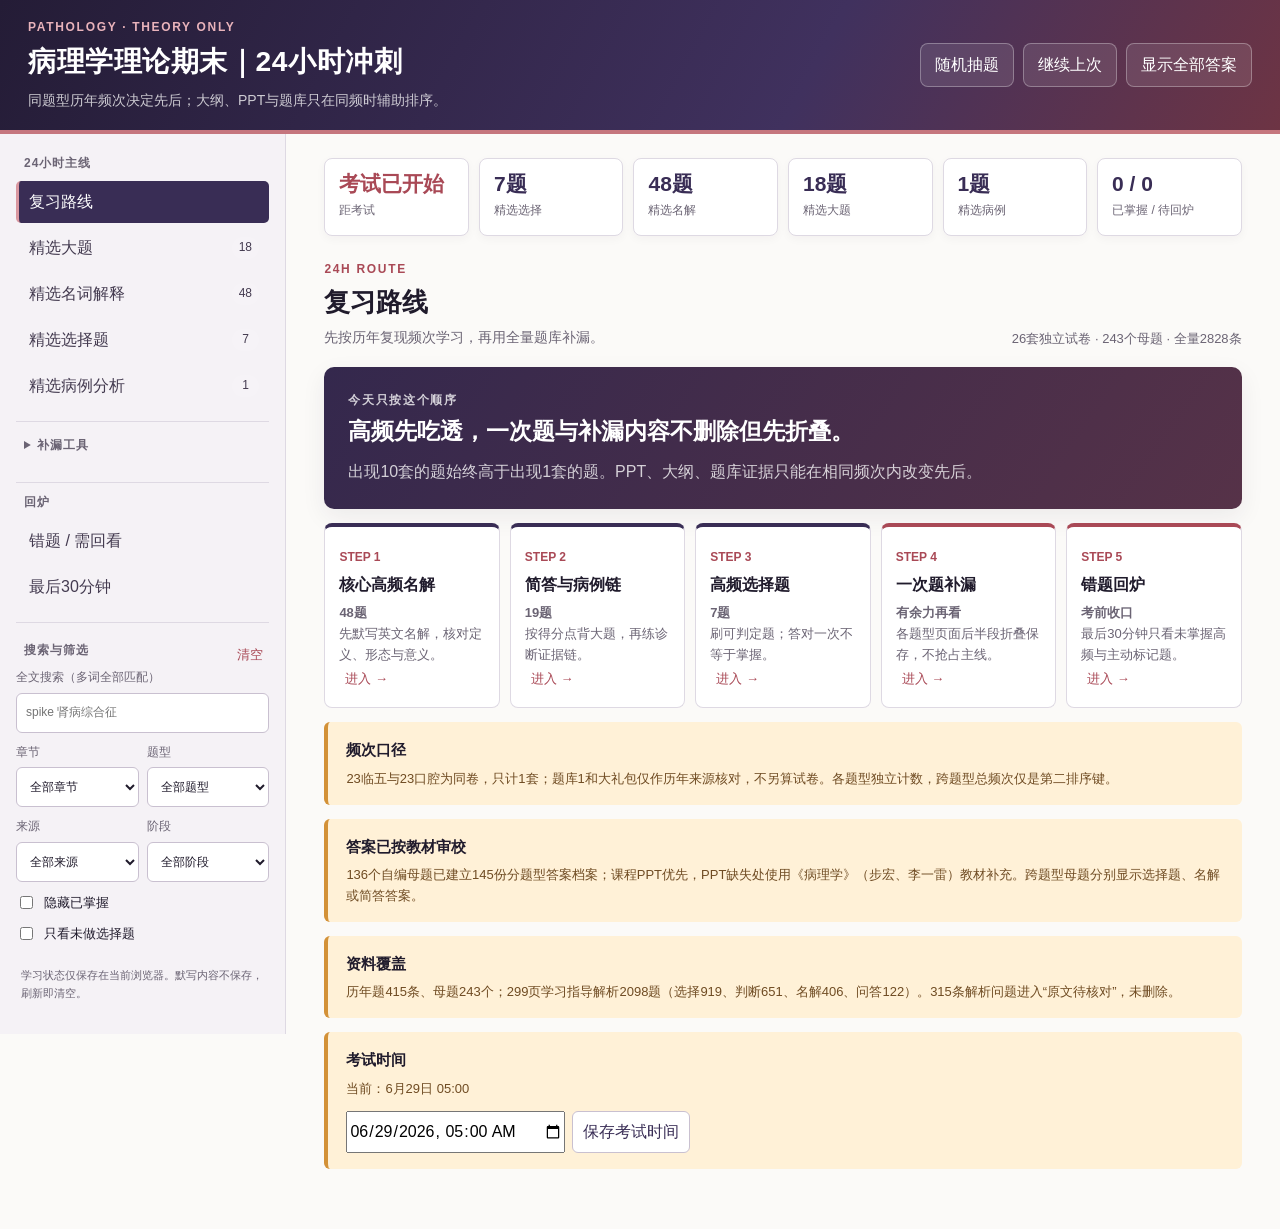
==== index.html @ 7d6f957a "Publish pathology final review website" ====
<!doctype html>
<html lang="zh-CN">
  <head>
    <meta charset="UTF-8" />
    <meta name="viewport" content="width=device-width, initial-scale=1.0" />
    <meta name="description" content="病理学理论期末24小时冲刺与全量题库" />
    <title>病理学理论期末｜24小时冲刺</title>
    <link rel="icon" href="data:," />
    <link rel="stylesheet" href="./styles.css" />
  </head>
  <body>
    <header class="topbar">
      <button id="mobile-menu" class="icon-button mobile-only" type="button" aria-label="打开导航">☰</button>
      <div class="brand">
        <p class="eyebrow">PATHOLOGY · THEORY ONLY</p>
        <h1>病理学理论期末｜24小时冲刺</h1>
        <p class="subline">同题型历年频次决定先后；大纲、PPT与题库只在同频时辅助排序。</p>
      </div>
      <div class="top-actions">
        <button id="random-button" type="button">随机抽题</button>
        <button id="continue-button" type="button">继续上次</button>
        <button id="answer-toggle" type="button">显示全部答案</button>
      </div>
    </header>

    <main class="layout">
      <aside class="sidebar" id="sidebar">
        <section class="nav-section nav-primary">
          <p class="nav-label">24小时主线</p>
          <nav class="nav" aria-label="主线导航">
            <button class="active" data-view="route" type="button">复习路线</button>
            <button data-view="selectedShort" type="button">精选大题 <span data-count="short"></span></button>
            <button data-view="selectedTerms" type="button">精选名词解释 <span data-count="term"></span></button>
            <button data-view="selectedChoices" type="button">精选选择题 <span data-count="choice"></span></button>
            <button data-view="selectedCases" type="button">精选病例分析 <span data-count="case"></span></button>
          </nav>
        </section>

        <details class="nav-section tool-nav">
          <summary>补漏工具</summary>
          <nav class="nav" aria-label="补漏导航">
            <button data-view="chapters" type="button">按章节复习</button>
            <button data-view="past" type="button">历年同源题</button>
            <button data-view="all" type="button">全量题库</button>
            <button data-view="raw" type="button">原文待核对</button>
          </nav>
        </details>

        <section class="nav-section review-nav">
          <p class="nav-label">回炉</p>
          <nav class="nav" aria-label="回炉导航">
            <button data-view="wrong" type="button">错题 / 需回看</button>
            <button data-view="last30" type="button">最后30分钟</button>
          </nav>
        </section>

        <section class="filters">
          <div class="filter-title">
            <p class="nav-label">搜索与筛选</p>
            <button id="reset-button" class="text-button" type="button">清空</button>
          </div>
          <label>
            <span>全文搜索（多词全部匹配）</span>
            <input id="search-input" type="search" placeholder="spike 肾病综合征" />
          </label>
          <div class="filter-grid">
            <label><span>章节</span><select id="chapter-filter"></select></label>
            <label><span>题型</span><select id="type-filter"></select></label>
            <label><span>来源</span><select id="source-filter"></select></label>
            <label><span>阶段</span><select id="stage-filter"></select></label>
          </div>
          <label class="check"><input id="hide-mastered" type="checkbox" /> 隐藏已掌握</label>
          <label class="check"><input id="only-undone" type="checkbox" /> 只看未做选择题</label>
        </section>

        <p class="privacy-note">学习状态仅保存在当前浏览器。默写内容不保存，刷新即清空。</p>
      </aside>

      <section class="main">
        <div id="summary-strip" class="status-row" aria-live="polite"></div>
        <div class="content-head">
          <div>
            <p id="view-kicker" class="eyebrow">24H ROUTE</p>
            <h2 id="view-title">复习路线</h2>
            <p id="view-description" class="view-description"></p>
          </div>
          <p id="result-meta" class="result-meta"></p>
        </div>
        <div id="content"></div>
      </section>
    </main>

    <div id="toast" class="toast" role="status" aria-live="polite"></div>
    <noscript>本复习站需要启用 JavaScript。</noscript>
    <script src="./pathology-bank-data.js"></script>
    <script src="./answer-profiles.js"></script>
    <script src="./review-data.js"></script>
    <script src="./app.js"></script>
  </body>
</html>
---- styles.css ----
:root {
  --ink: #201b2c;
  --muted: #6b6474;
  --paper: #fbfaf8;
  --surface: #ffffff;
  --line: #ded9e3;
  --line-strong: #c9c0d0;
  --he: #392d55;
  --he-soft: #eeeaf5;
  --eosin: #a94956;
  --eosin-soft: #f8e9eb;
  --amber: #9b5b13;
  --amber-soft: #fff1d7;
  --green: #236d56;
  --green-soft: #e7f4ef;
  --red: #a73535;
  --red-soft: #fae8e8;
  --shadow: 0 8px 24px rgba(42, 31, 55, 0.07);
  color-scheme: light;
}

* { box-sizing: border-box; }
html { scroll-behavior: smooth; }
body {
  margin: 0;
  color: var(--ink);
  background: var(--paper);
  font-family: -apple-system, BlinkMacSystemFont, "Segoe UI", "PingFang SC", "Hiragino Sans GB", "Microsoft YaHei", sans-serif;
  line-height: 1.62;
}
button, input, select, textarea { font: inherit; }
button { cursor: pointer; }

.topbar {
  min-height: 108px;
  padding: 18px 28px;
  color: #fff;
  background: linear-gradient(118deg, #241c36 0%, #40315e 63%, #6d3444 100%);
  display: flex;
  align-items: center;
  justify-content: space-between;
  gap: 24px;
  border-bottom: 4px solid #c5767e;
}
.brand h1 { margin: 2px 0 4px; font-size: clamp(22px, 2.2vw, 32px); letter-spacing: .02em; }
.eyebrow { margin: 0; font-size: 12px; font-weight: 800; letter-spacing: .14em; color: var(--eosin); }
.topbar .eyebrow { color: #e9b3bb; }
.subline { margin: 0; color: rgba(255,255,255,.76); font-size: 14px; }
.top-actions { display: flex; flex-wrap: wrap; justify-content: flex-end; gap: 9px; }
.top-actions button, .icon-button {
  min-height: 42px;
  padding: 8px 14px;
  color: #fff;
  background: rgba(255,255,255,.1);
  border: 1px solid rgba(255,255,255,.3);
  border-radius: 8px;
}
.top-actions button:hover { background: rgba(255,255,255,.18); }

.layout { display: grid; grid-template-columns: 286px minmax(0, 1fr); min-height: calc(100vh - 112px); }
.sidebar {
  position: sticky;
  top: 0;
  align-self: start;
  max-height: 100vh;
  overflow-y: auto;
  padding: 20px 16px 28px;
  border-right: 1px solid var(--line);
  background: #f5f2f6;
}
.nav-section { padding: 10px 0 14px; border-bottom: 1px solid var(--line); }
.nav-section:first-child { padding-top: 0; }
.nav-label, .tool-nav summary { margin: 0 8px 8px; color: var(--muted); font-weight: 800; font-size: 12px; letter-spacing: .08em; text-transform: uppercase; }
.tool-nav summary { padding: 4px 0; cursor: pointer; }
.nav { display: grid; gap: 4px; }
.nav button {
  width: 100%;
  min-height: 42px;
  padding: 8px 10px;
  display: flex;
  justify-content: space-between;
  align-items: center;
  text-align: left;
  color: #443b50;
  border: 0;
  border-left: 3px solid transparent;
  border-radius: 5px;
  background: transparent;
}
.nav button:hover { background: #ebe6ef; }
.nav button.active { color: #fff; background: var(--he); border-left-color: #d997a0; }
.nav button span { min-width: 27px; padding: 1px 7px; border-radius: 999px; text-align: center; font-size: 12px; background: rgba(255,255,255,.14); }
.filters { padding-top: 18px; }
.filter-title { display: flex; justify-content: space-between; align-items: center; }
.text-button { border: 0; color: var(--eosin); background: transparent; font-size: 13px; }
.filters label { display: grid; gap: 5px; margin-bottom: 10px; color: var(--muted); font-size: 12px; }
.filters input[type="search"], .filters select {
  width: 100%; min-height: 40px; padding: 7px 9px; color: var(--ink); background: #fff;
  border: 1px solid var(--line-strong); border-radius: 6px;
}
.filter-grid { display: grid; grid-template-columns: 1fr 1fr; gap: 0 8px; }
.filters .check { display: flex; grid: none; align-items: center; gap: 8px; font-size: 13px; color: var(--ink); }
.privacy-note { padding: 12px 5px 0; color: var(--muted); font-size: 11px; }

.main { min-width: 0; padding: 24px clamp(18px, 3vw, 42px) 60px; }
.status-row { display: grid; grid-template-columns: repeat(6, minmax(96px, 1fr)); gap: 10px; margin-bottom: 24px; }
.stat {
  min-height: 78px; padding: 12px 14px; background: var(--surface); border: 1px solid var(--line); border-radius: 8px;
  box-shadow: 0 3px 10px rgba(42,31,55,.04);
}
.stat b { display: block; font-size: 21px; line-height: 1.2; color: var(--he); }
.stat span { color: var(--muted); font-size: 12px; }
.stat.countdown b { color: var(--eosin); }
.content-head { display: flex; justify-content: space-between; gap: 22px; align-items: end; margin-bottom: 18px; }
.content-head h2 { margin: 2px 0 1px; font-size: 26px; }
.view-description { margin: 3px 0 0; color: var(--muted); font-size: 14px; }
.result-meta { margin: 0; color: var(--muted); font-size: 13px; text-align: right; }

.route-hero {
  padding: 24px; color: #fff; border-radius: 10px; background: linear-gradient(125deg, #34284d, #563248);
  box-shadow: var(--shadow);
}
.route-hero h3 { margin: 3px 0 8px; font-size: 23px; }
.route-hero p { margin: 0; color: rgba(255,255,255,.78); }
.route-grid { display: grid; grid-template-columns: repeat(5, 1fr); gap: 10px; margin-top: 14px; }
.route-step { position: relative; min-height: 137px; padding: 16px 14px; background: #fff; border: 1px solid var(--line); border-top: 4px solid var(--he); border-radius: 8px; }
.route-step:nth-child(4), .route-step:nth-child(5) { border-top-color: var(--eosin); }
.route-step .step-no { color: var(--eosin); font-weight: 900; font-size: 12px; }
.route-step h4 { margin: 4px 0 4px; font-size: 16px; }
.route-step p { margin: 0; color: var(--muted); font-size: 13px; }
.rule-note, .coverage-note { margin-top: 14px; padding: 16px 18px; background: var(--amber-soft); border-left: 4px solid #d39137; border-radius: 6px; }
.rule-note h3, .coverage-note h3 { margin: 0 0 5px; font-size: 15px; }
.rule-note p, .coverage-note p { margin: 0; color: #6f4b22; font-size: 13px; }

.tier-block { margin: 18px 0 28px; }
.tier-head { display: flex; justify-content: space-between; align-items: center; gap: 10px; margin-bottom: 10px; }
.tier-head h3 { margin: 0; font-size: 18px; }
.tier-head p { margin: 0; color: var(--muted); font-size: 12px; }
.tier-details { margin-top: 18px; border-top: 1px dashed var(--line-strong); padding-top: 12px; }
.tier-details > summary { cursor: pointer; color: var(--he); font-weight: 800; }
.card-list { display: grid; gap: 12px; margin-top: 10px; }
.question-card {
  position: relative; padding: 18px; background: var(--surface); border: 1px solid var(--line); border-radius: 9px; box-shadow: var(--shadow);
  scroll-margin-top: 18px;
}
.question-card.core { border-left: 5px solid var(--eosin); }
.question-card.high { border-left: 5px solid #bf7a35; }
.question-card.past { border-left: 5px solid #9487a2; }
.question-card.supplement { border-left: 5px solid var(--green); }
.question-card.is-mastered { opacity: .68; }
.question-card.is-wrong { box-shadow: 0 0 0 2px rgba(167,53,53,.18), var(--shadow); }
.card-top { display: flex; justify-content: space-between; gap: 12px; align-items: start; }
.card-index { color: var(--eosin); font-size: 12px; font-weight: 900; letter-spacing: .06em; }
.question-card h3 { margin: 3px 0 7px; font-size: 18px; line-height: 1.45; }
.term-english { margin: -4px 0 8px; color: var(--he); font-family: Georgia, serif; font-size: 16px; }
.meta-line, .tag-row { display: flex; flex-wrap: wrap; gap: 6px; color: var(--muted); font-size: 12px; }
.tag { padding: 2px 7px; border-radius: 999px; background: var(--he-soft); color: var(--he); }
.tag.danger { color: var(--red); background: var(--red-soft); }
.tag.good { color: var(--green); background: var(--green-soft); }
.frequency-badge { flex: 0 0 auto; padding: 5px 9px; color: #fff; background: var(--eosin); border-radius: 6px; font-weight: 900; font-size: 12px; }
.prompt { margin: 13px 0 8px; white-space: pre-wrap; }
.options { display: grid; gap: 7px; margin: 12px 0; }
.option {
  width: 100%; min-height: 43px; padding: 9px 12px; display: flex; gap: 9px; align-items: flex-start; text-align: left;
  color: var(--ink); background: #fbfafc; border: 1px solid var(--line); border-radius: 7px;
}
.option:hover { border-color: #9b8bab; background: var(--he-soft); }
.option.selected { border-color: var(--he); background: var(--he-soft); }
.option.correct { border-color: var(--green); background: var(--green-soft); color: #174d3d; }
.option.incorrect { border-color: var(--red); background: var(--red-soft); color: #7a2828; }
.option-key { font-weight: 900; }
.choice-status { margin: 8px 0 0; font-size: 13px; font-weight: 800; }
.choice-status.correct { color: var(--green); }
.choice-status.incorrect { color: var(--red); }
.choice-status.pending { color: var(--amber); }
.writing-box { margin: 14px 0 10px; }
.writing-box label { display: flex; justify-content: space-between; margin-bottom: 5px; color: var(--muted); font-size: 12px; }
.writing-box textarea { width: 100%; min-height: 120px; resize: vertical; padding: 11px; border: 1px solid var(--line-strong); border-radius: 7px; background: #fffefc; }
.writing-box textarea:focus { outline: 2px solid rgba(57,45,85,.2); border-color: var(--he); }
.card-actions { display: flex; flex-wrap: wrap; gap: 7px; margin-top: 12px; }
.card-actions button, .submit-multi {
  min-height: 38px; padding: 7px 10px; color: var(--he); background: #fff; border: 1px solid var(--line-strong); border-radius: 6px;
}
.card-actions button:hover, .submit-multi:hover { background: var(--he-soft); }
.card-actions button.active-wrong { color: #fff; background: var(--red); border-color: var(--red); }
.card-actions button.active-review { color: #fff; background: var(--amber); border-color: var(--amber); }
.card-actions button.active-mastered { color: #fff; background: var(--green); border-color: var(--green); }
.answer-panel, .keyword-panel {
  display: none; margin-top: 12px; padding: 14px 16px; border-radius: 7px; background: #f7f4f9; border: 1px solid #dfd8e6;
}
.answer-panel.open, .keyword-panel.open { display: block; }
.answer-layer + .answer-layer { margin-top: 12px; padding-top: 10px; border-top: 1px dashed var(--line-strong); }
.answer-layer h4 { margin: 0 0 5px; color: var(--he); font-size: 13px; }
.answer-layer p, .answer-layer li { margin-top: 3px; margin-bottom: 3px; }
.answer-layer ul, .keyword-panel ul { margin: 5px 0; padding-left: 20px; }
.source-ref { color: var(--muted); font-size: 12px; }
.source-list { margin: 7px 0 0; padding-left: 20px; color: var(--muted); font-size: 12px; }
.source-list li { margin: 3px 0; }
.empty { padding: 36px; text-align: center; color: var(--muted); background: #fff; border: 1px dashed var(--line-strong); border-radius: 8px; }
.chapter-grid { display: grid; grid-template-columns: repeat(3, 1fr); gap: 10px; }
.chapter-button { min-height: 90px; padding: 14px; text-align: left; border: 1px solid var(--line); background: #fff; border-radius: 8px; }
.chapter-button b, .chapter-button span { display: block; }
.chapter-button span { color: var(--muted); font-size: 12px; }
.paper-group { margin-bottom: 16px; background: #fff; border: 1px solid var(--line); border-radius: 8px; }
.paper-group summary { padding: 14px 16px; cursor: pointer; font-weight: 800; }
.paper-body { padding: 0 16px 16px; }
.raw-card { padding: 14px; border: 1px solid var(--line); border-radius: 7px; background: #fff; }
.raw-card h3 { margin: 0 0 4px; font-size: 15px; }
.raw-card pre { white-space: pre-wrap; word-break: break-word; font: inherit; font-size: 13px; }
.toast { position: fixed; right: 20px; bottom: 20px; z-index: 50; display: none; padding: 10px 14px; color: #fff; background: #241c36; border-radius: 7px; box-shadow: var(--shadow); }
.toast.show { display: block; }
.mobile-only { display: none; }

@media (max-width: 1120px) {
  .status-row { grid-template-columns: repeat(3, 1fr); }
  .route-grid { grid-template-columns: repeat(3, 1fr); }
  .chapter-grid { grid-template-columns: repeat(2, 1fr); }
}

@media (max-width: 760px) {
  .mobile-only { display: inline-flex; }
  .topbar { min-height: auto; padding: 13px 14px; align-items: flex-start; gap: 10px; }
  .brand { min-width: 0; }
  .brand h1 { font-size: 19px; }
  .subline, .topbar .eyebrow { display: none; }
  .topbar { flex-wrap: wrap; }
  .top-actions { order: 3; width: 100%; display: flex; flex-wrap: nowrap; justify-content: flex-start; overflow-x: auto; padding-bottom: 2px; }
  .top-actions button { flex: 0 0 auto; min-height: 40px; }
  .layout { display: block; }
  .sidebar { position: fixed; z-index: 40; inset: 0 auto 0 0; width: min(88vw, 320px); max-height: none; transform: translateX(-105%); transition: transform .16s ease; box-shadow: 10px 0 30px rgba(25,18,36,.25); }
  .sidebar.open { transform: translateX(0); }
  .main { padding: 16px 13px 50px; }
  .status-row { display: flex; overflow-x: auto; gap: 8px; margin-bottom: 17px; padding-bottom: 3px; }
  .stat { min-width: 112px; min-height: 70px; }
  .content-head { align-items: start; }
  .content-head h2 { font-size: 22px; }
  .result-meta { display: none; }
  .route-hero { padding: 18px; }
  .route-grid, .chapter-grid { grid-template-columns: 1fr; }
  .route-step { min-height: 0; }
  .question-card { padding: 15px 13px; border-radius: 7px; }
  .question-card h3 { font-size: 16px; }
  .card-top { gap: 7px; }
  .frequency-badge { padding: 4px 7px; }
  .writing-box textarea { min-height: 155px; font-size: 16px; }
  .card-actions { display: grid; grid-template-columns: 1fr 1fr; }
  .card-actions button { min-height: 43px; }
  .option { min-height: 48px; padding: 11px; }
}

@media print {
  .topbar, .sidebar, .card-actions, .writing-box, .status-row { display: none !important; }
  .layout { display: block; }
  .main { padding: 0; }
  .answer-panel { display: block !important; }
  .question-card { box-shadow: none; break-inside: avoid; }
}
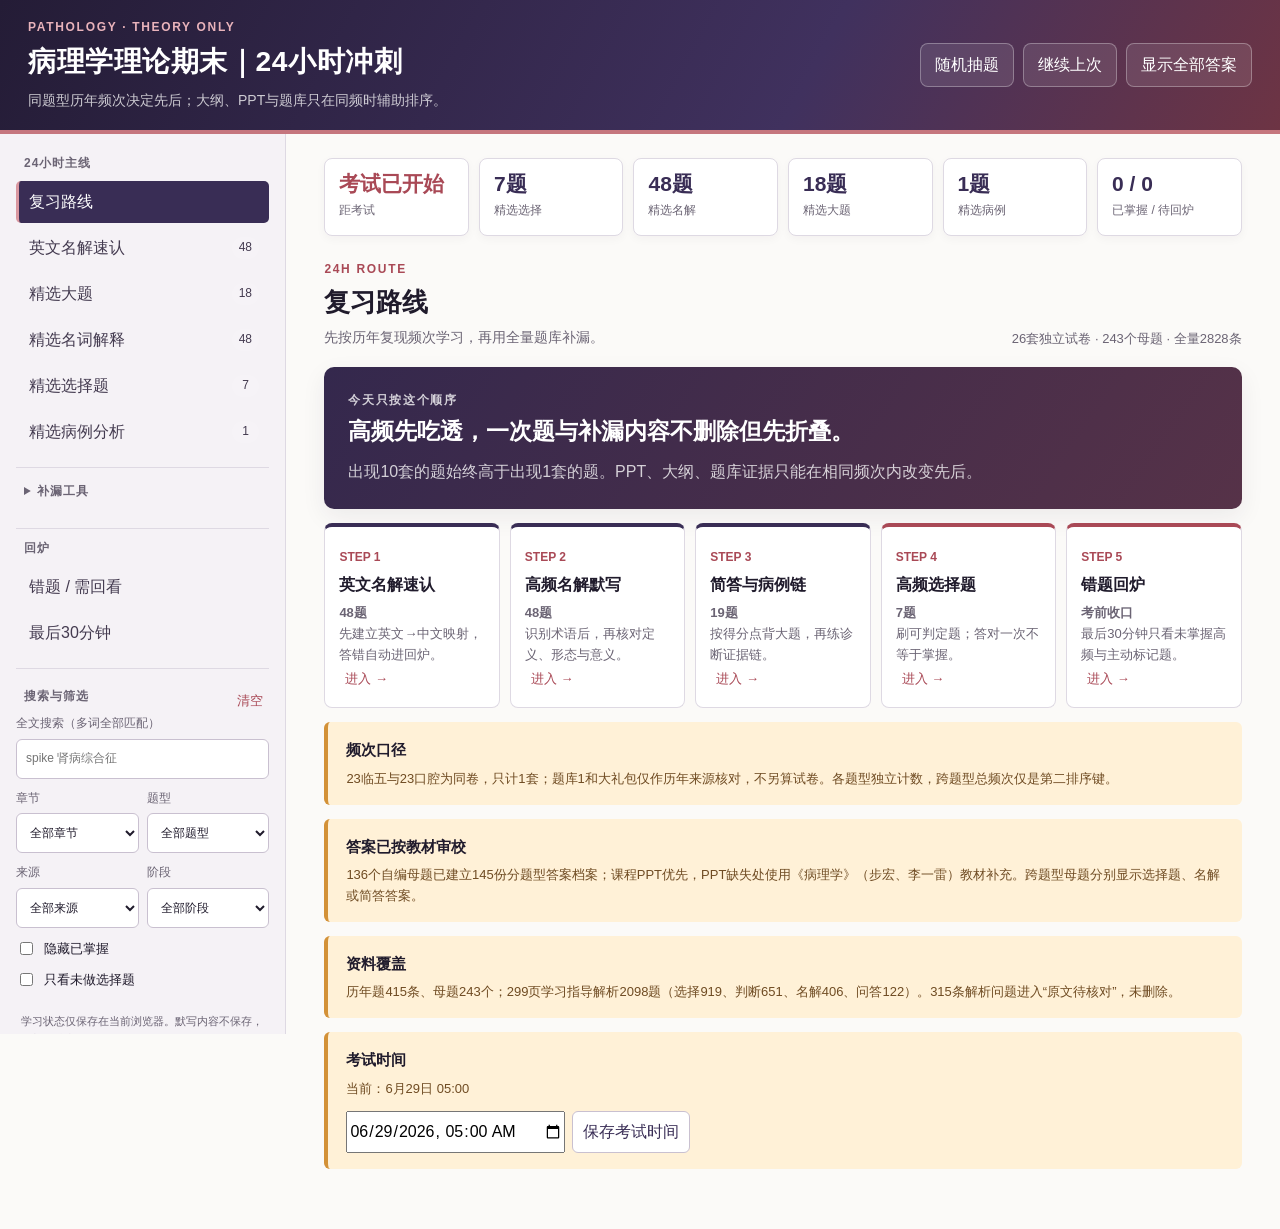
==== commit 12022786: "Add English term recognition drill" ====
--- a/index.html
+++ b/index.html
@@ -29,6 +29,7 @@
           <p class="nav-label">24小时主线</p>
           <nav class="nav" aria-label="主线导航">
             <button class="active" data-view="route" type="button">复习路线</button>
+            <button data-view="termRecognition" type="button">英文名解速认 <span data-count="recognition"></span></button>
             <button data-view="selectedShort" type="button">精选大题 <span data-count="short"></span></button>
             <button data-view="selectedTerms" type="button">精选名词解释 <span data-count="term"></span></button>
             <button data-view="selectedChoices" type="button">精选选择题 <span data-count="choice"></span></button>
--- a/styles.css
+++ b/styles.css
@@ -133,6 +133,14 @@
 .rule-note p, .coverage-note p { margin: 0; color: #6f4b22; font-size: 13px; }
 
 .tier-block { margin: 18px 0 28px; }
+.recognition-intro {
+  margin-bottom: 18px; padding: 18px 20px; display: flex; align-items: center; justify-content: space-between; gap: 18px;
+  color: #fff; background: linear-gradient(120deg, #302548, #613443); border-radius: 9px; box-shadow: var(--shadow);
+}
+.recognition-intro h3 { margin: 3px 0 5px; font-size: 21px; }
+.recognition-intro p { margin: 0; color: rgba(255,255,255,.78); font-size: 13px; }
+.recognition-intro .eyebrow { color: #efb9c0; }
+.recognition-intro button { flex: 0 0 auto; min-height: 42px; padding: 8px 13px; color: #fff; background: rgba(255,255,255,.1); border: 1px solid rgba(255,255,255,.35); border-radius: 7px; }
 .tier-head { display: flex; justify-content: space-between; align-items: center; gap: 10px; margin-bottom: 10px; }
 .tier-head h3 { margin: 0; font-size: 18px; }
 .tier-head p { margin: 0; color: var(--muted); font-size: 12px; }
@@ -152,6 +160,8 @@
 .card-top { display: flex; justify-content: space-between; gap: 12px; align-items: start; }
 .card-index { color: var(--eosin); font-size: 12px; font-weight: 900; letter-spacing: .06em; }
 .question-card h3 { margin: 3px 0 7px; font-size: 18px; line-height: 1.45; }
+.recognition-card h3 { font-family: Georgia, "Times New Roman", serif; font-size: 23px; letter-spacing: .01em; color: var(--he); }
+.recognition-card .options { grid-template-columns: repeat(2, minmax(0, 1fr)); }
 .term-english { margin: -4px 0 8px; color: var(--he); font-family: Georgia, serif; font-size: 16px; }
 .meta-line, .tag-row { display: flex; flex-wrap: wrap; gap: 6px; color: var(--muted); font-size: 12px; }
 .tag { padding: 2px 7px; border-radius: 999px; background: var(--he-soft); color: var(--he); }
@@ -240,6 +250,10 @@
   .route-step { min-height: 0; }
   .question-card { padding: 15px 13px; border-radius: 7px; }
   .question-card h3 { font-size: 16px; }
+  .recognition-intro { align-items: stretch; flex-direction: column; }
+  .recognition-intro button { width: 100%; }
+  .recognition-card h3 { font-size: 22px; }
+  .recognition-card .options { grid-template-columns: 1fr; }
   .card-top { gap: 7px; }
   .frequency-badge { padding: 4px 7px; }
   .writing-box textarea { min-height: 155px; font-size: 16px; }
